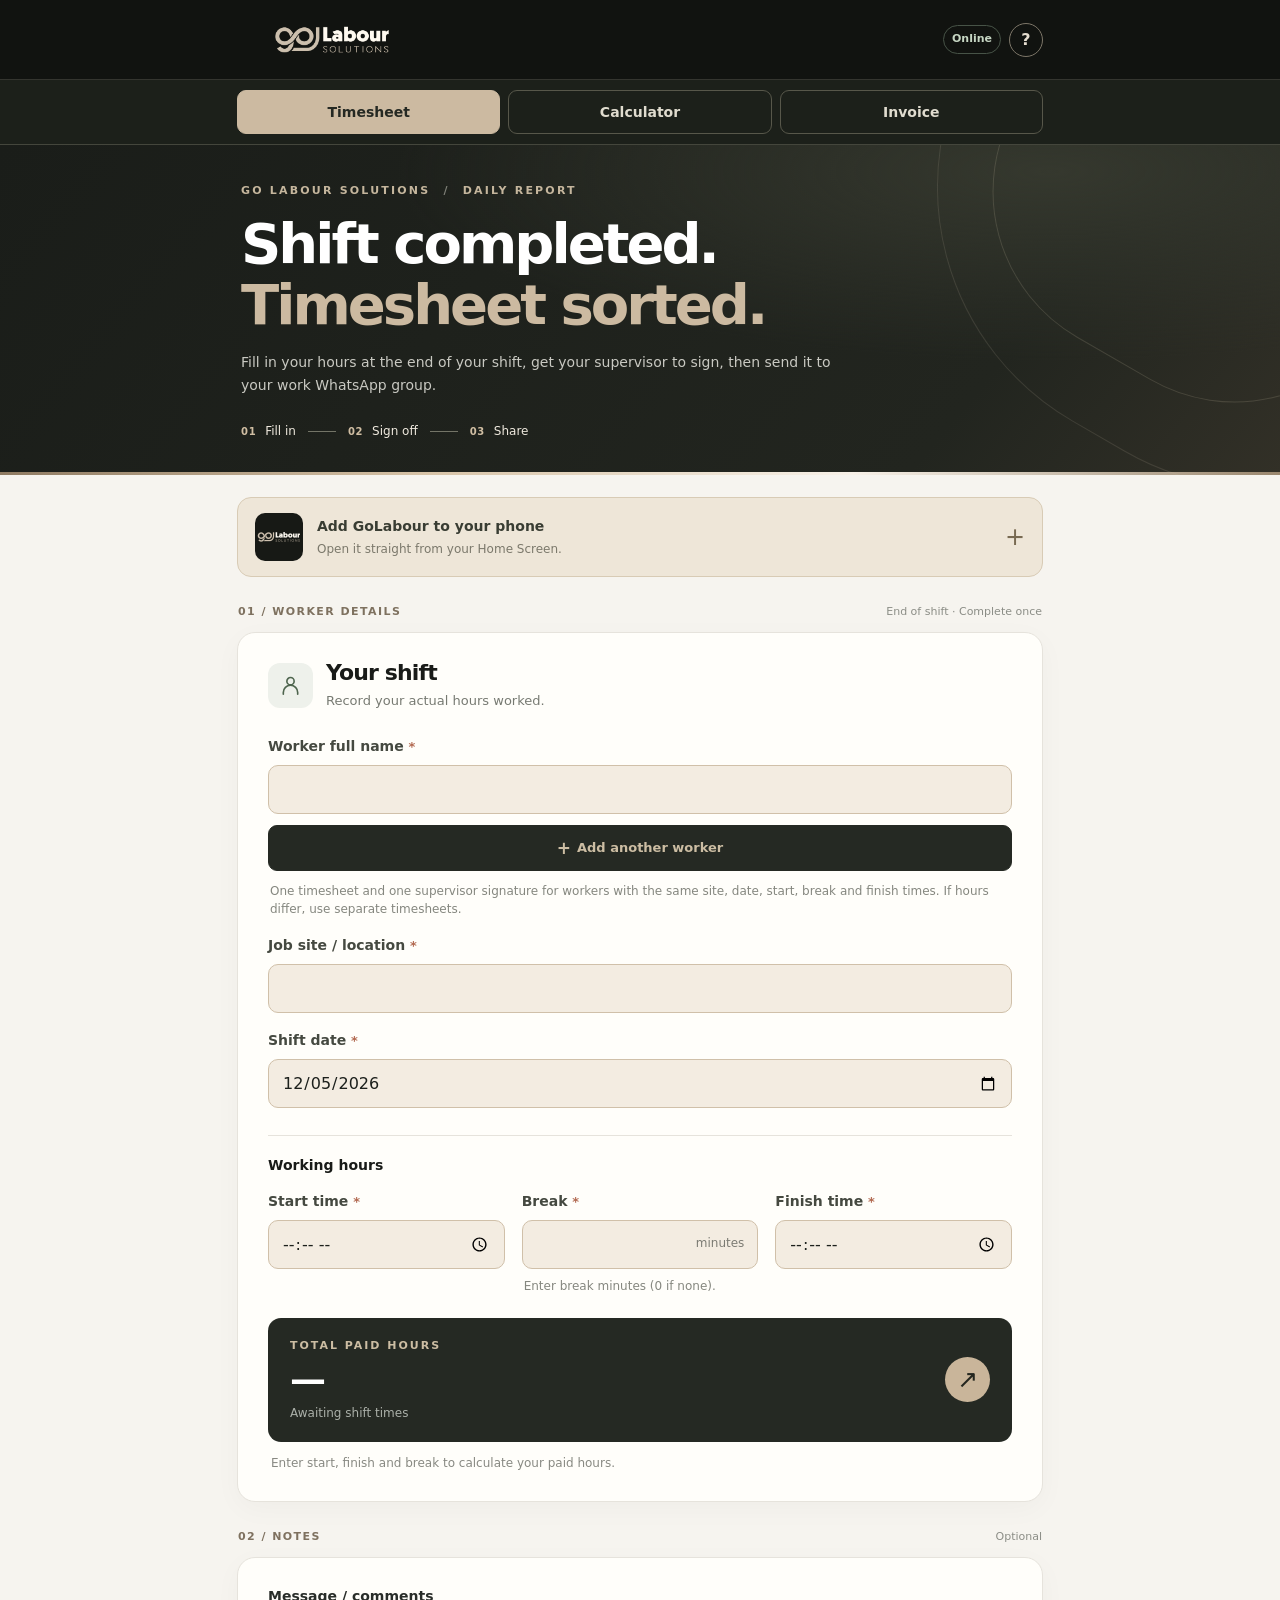
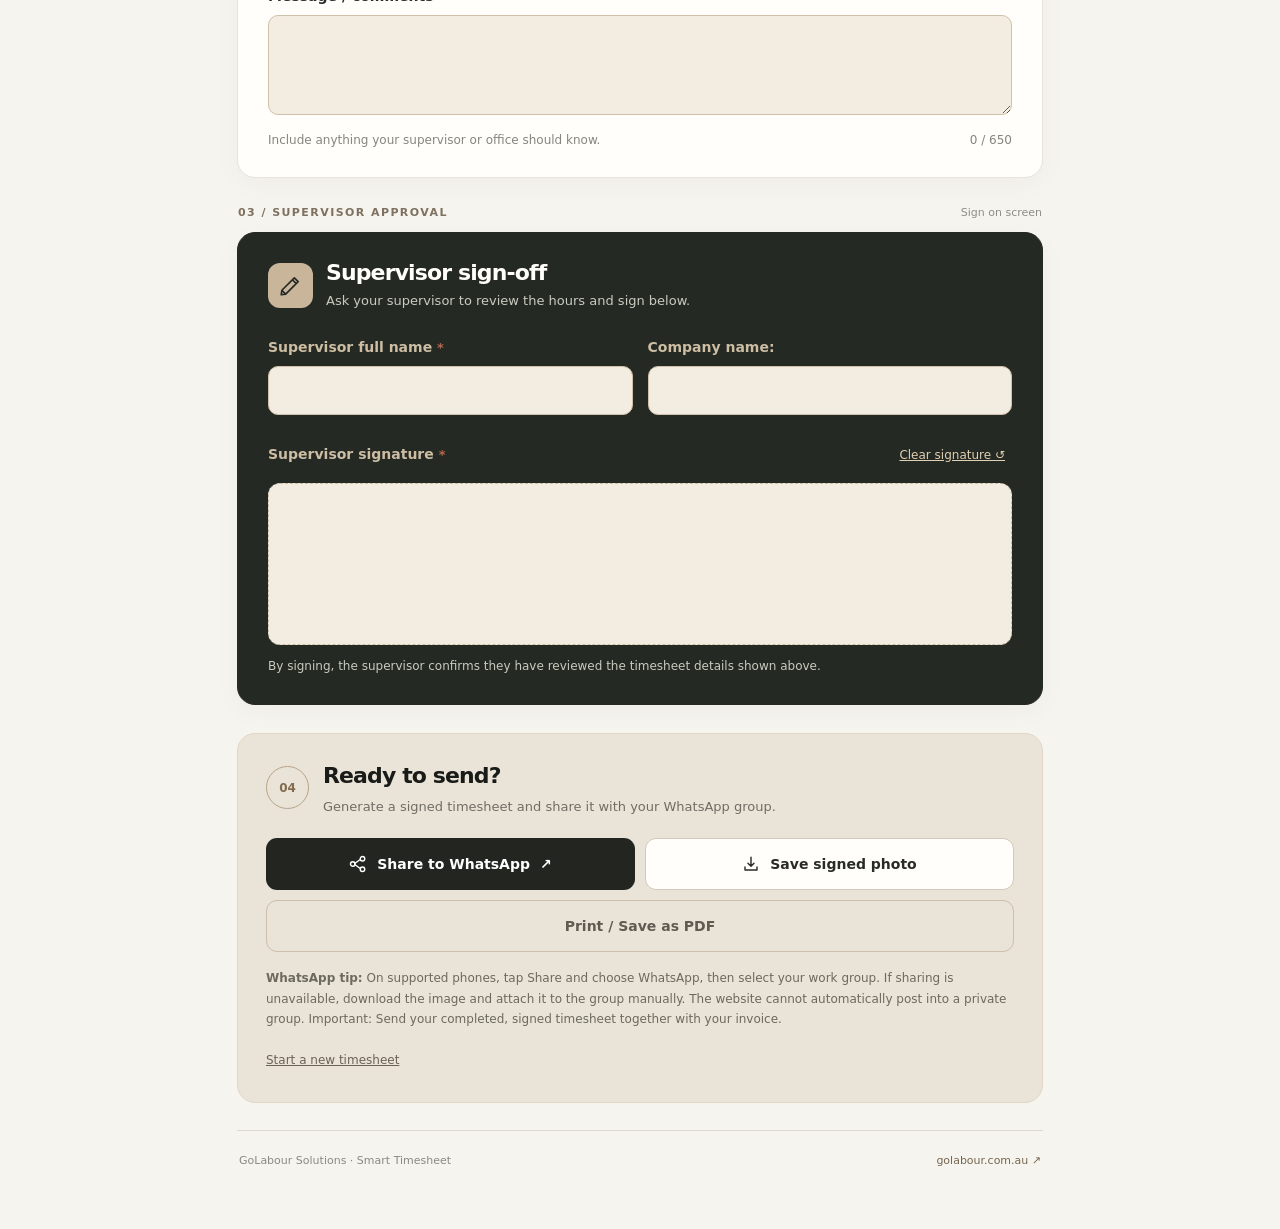
==== 123/index.html @ 8f058d53 "Add files via upload" ====
<!doctype html>
<html lang="en-AU">
<head>
  <meta charset="utf-8">
  <meta name="viewport" content="width=device-width, initial-scale=1, viewport-fit=cover">
  <meta name="theme-color" content="#171915">
  <meta name="apple-mobile-web-app-capable" content="yes">
  <meta name="apple-mobile-web-app-status-bar-style" content="black-translucent">
  <meta name="apple-mobile-web-app-title" content="GoLabour">
  <meta name="description" content="GoLabour Solutions mobile end-of-shift timesheet. Calculate hours, get supervisor sign-off, calculate shift earnings and generate invoices.">
  <title>GoLabour | Smart Timesheet</title>
  <link rel="manifest" href="manifest.webmanifest?v=1.2.0">
  <link rel="apple-touch-icon" sizes="180x180" href="icons/apple-touch-icon.png?v=1.2.0">
  <link rel="icon" href="favicon.ico?v=1.2.0" sizes="16x16 32x32 48x48" type="image/x-icon">
  <link rel="icon" type="image/png" sizes="32x32" href="icons/favicon-32.png?v=1.2.0">
  <link rel="icon" type="image/svg+xml" sizes="any" href="favicon.svg?v=1.2.0">
  <link rel="stylesheet" href="style.css">
  <link rel="stylesheet" href="pwa.css">
  <link rel="stylesheet" href="invoice.css">
  <script src="app.js" defer></script>
  <script src="invoice.js" defer></script>
  <script src="pwa.js" defer></script>
</head>
<body>
  <header class="masthead">
    <div class="mast-inner">
      <div class="brand" aria-label="GoLabour Solutions">
        <img src="logo.png" alt="GoLabour Solutions" id="brandImage" onerror="this.style.display='none';document.getElementById('brandText').style.display='block'">
        <span class="brand-fallback" id="brandText">go<span>Labour</span><small>SOLUTIONS</small></span>
      </div>
      <div class="app-header-actions"><span id="connectionPill" class="connection-pill">Online</span><button type="button" id="appHelp" class="app-help" aria-label="Install and app help">?</button></div>
    </div>
  </header>

  <nav class="page-navigation" aria-label="GoLabour pages">
    <div><button type="button" id="timesheetTab" aria-current="page" data-page="timesheet">Timesheet</button><button type="button" id="calculatorTab" data-page="calculator">Calculator</button><button type="button" id="invoiceTab" data-page="invoice">Invoice</button></div>
  </nav>
  <div id="appUpdate" class="app-update" hidden><span>A new app version is ready.</span><button type="button" id="applyUpdate">Update now</button></div>
  <div class="hero" id="timesheetHero">
    <div class="hero-inner">
      <div class="mini-label">GO LABOUR SOLUTIONS <span>/</span> DAILY REPORT</div>
      <h1>Shift completed.<br><em>Timesheet sorted.</em></h1>
      <p>Fill in your hours at the end of your shift, get your supervisor to sign, then send it to your work WhatsApp group.</p>
      <div class="steps"><span><b>01</b> Fill in</span><i aria-hidden="true"></i><span><b>02</b> Sign off</span><i aria-hidden="true"></i><span><b>03</b> Share</span></div>
    </div>
    <div class="hero-line"></div>
  </div>
  <main class="main-content app-layout" id="timesheetPage">
    <button type="button" id="installGuide" class="install-card">
      <img src="icons/icon-192.png?v=1.2.0" alt="" width="48" height="48">
      <span><strong>Add GoLabour to your phone</strong><small>Open it straight from your Home Screen.</small></span>
      <b aria-hidden="true">+</b>
    </button>
    <div class="section-title"><span>01 / WORKER DETAILS</span><span class="section-aside">End of shift · Complete once</span></div>
    <form id="timesheetForm" novalidate autocomplete="off">
      <section class="surface worker-section" aria-labelledby="workerHeading">
        <div class="section-heading">
          <div class="section-icon"><svg viewBox="0 0 24 24" aria-hidden="true"><circle cx="12" cy="7.5" r="3.8"/><path d="M4.5 21v-1.8A7.5 7.5 0 0 1 12 11.7a7.5 7.5 0 0 1 7.5 7.5V21"/></svg></div>
          <div><h2 id="workerHeading">Your shift</h2><p>Record your actual hours worked.</p></div>
        </div>
        <div class="form-grid">
          <div class="field span2">
            <div class="worker-label-row">
              <label for="workerName">Worker full name <b>*</b></label>
            </div>
            <input id="workerName" name="workerName" maxlength="100" autocomplete="off" required>
            <div id="extraWorkers" class="extra-workers" aria-live="polite"></div>
            <button type="button" class="add-worker-button" id="addWorker"><span aria-hidden="true">+</span> Add another worker</button>
            <p class="field-hint worker-hint">One timesheet and one supervisor signature for workers with the same site, date, start, break and finish times. If hours differ, use separate timesheets.</p>
          </div>
          <div class="field span2"><label for="location">Job site / location <b>*</b></label><input id="location" name="location" maxlength="110" autocomplete="off" required></div>
          <div class="field span2"><label for="shiftDate">Shift date <b>*</b></label><input id="shiftDate" name="shiftDate" type="date" required></div>
        </div>
        <div class="light-divider"></div>
        <div class="section-subtitle">Working hours</div>
        <div class="time-grid">
          <div class="field"><label for="startTime">Start time <b>*</b></label><input id="startTime" name="startTime" type="time" required autocomplete="off"></div>
          <div class="field"><label for="breakMinutes">Break <b>*</b></label>
            <div class="break-wrapper"><input id="breakMinutes" name="breakMinutes" type="number" min="0" max="1439" step="1" inputmode="numeric" aria-describedby="breakHelp"><span>minutes</span></div>
            <p class="field-hint" id="breakHelp">Enter break minutes (0 if none).</p>
          </div>
          <div class="field"><label for="finishTime">Finish time <b>*</b></label><input id="finishTime" name="finishTime" type="time" required autocomplete="off"></div>
        </div>
        <div class="totals-box" aria-live="polite"><div><span class="total-eyebrow">TOTAL PAID HOURS</span><strong id="hoursPretty">—</strong><small id="hoursDecimal">Awaiting shift times</small></div><div class="total-symbol" aria-hidden="true">↗</div></div>
        <p class="calc-help" id="calcHelp">Hours are calculated from start to finish, minus the break. Overnight shifts are supported.</p>
      </section>

      <div class="section-title"><span>02 / NOTES</span><span class="section-aside">Optional</span></div>
      <section class="surface notes-section"><label for="message">Message / comments</label><textarea id="message" name="message" maxlength="650" rows="3"></textarea><div class="notes-foot"><span>Include anything your supervisor or office should know.</span><span id="charCount">0 / 650</span></div></section>

      <div class="section-title"><span>03 / SUPERVISOR APPROVAL</span><span class="section-aside">Sign on screen</span></div>
      <section class="surface supervisor-section">
        <div class="section-heading"><div class="section-icon icon-gold"><svg viewBox="0 0 24 24" aria-hidden="true"><path d="m3 17 4 4 13-13-4-4L3 17zm11-11 4 4M3 17l-.7 4.7L7 21"/></svg></div><div><h2>Supervisor sign-off</h2><p>Ask your supervisor to review the hours and sign below.</p></div></div>
        <div class="supervisor-fields">
          <div class="field"><label for="supervisorName">Supervisor full name <b>*</b></label><input id="supervisorName" name="supervisorName" maxlength="100" required autocomplete="off"></div>
          <div class="field"><label for="companyName">Company name:</label><input id="companyName" name="companyName" maxlength="110" autocomplete="off"></div>
        </div>
        <div class="signature-label"><label for="signaturePad">Supervisor signature <b>*</b></label><button class="clear-signature" type="button" id="clearSignature">Clear signature ↺</button></div>
        <div class="pad-wrap"><canvas id="signaturePad" class="signature-pad" role="img" aria-label="Signature area. Draw with your finger, stylus or mouse."></canvas><span class="signature-placeholder" id="signatureHint" aria-hidden="true"></span></div>
        <p class="signature-disclaimer">By signing, the supervisor confirms they have reviewed the timesheet details shown above.</p>
      </section>

      <section class="ready-panel">
        <div class="ready-heading"><div class="ready-number">04</div><div><h2>Ready to send?</h2><p>Generate a signed timesheet and share it with your WhatsApp group.</p></div></div>
        <div class="action-grid">
          <button type="button" class="btn btn-primary" id="shareButton"><svg viewBox="0 0 24 24" aria-hidden="true"><circle cx="18" cy="5" r="3"/><circle cx="5" cy="12" r="3"/><circle cx="18" cy="19" r="3"/><path d="m8 11 7-5M8 13l7 5"/></svg> Share to WhatsApp <span aria-hidden="true">↗</span></button>
          <button type="button" class="btn btn-outline" id="downloadButton"><svg viewBox="0 0 24 24" aria-hidden="true"><path d="M12 3v12m-4-4 4 4 4-4M4 16v4h16v-4"/></svg> Save signed photo</button>
          <button type="button" class="btn btn-quiet" id="printButton">Print / Save as PDF</button>
        </div>
        <div class="feedback" id="feedback" role="status" aria-live="polite"></div>
        <p class="share-tip"><strong>WhatsApp tip:</strong> On supported phones, tap Share and choose WhatsApp, then select your work group. If sharing is unavailable, download the image and attach it to the group manually. The website cannot automatically post into a private group. Important: Send your completed, signed timesheet together with your invoice.</p>
        <button type="button" class="reset-button" id="resetButton">Start a new timesheet</button>
      </section>
    </form>
    <details id="previousReports" class="previous-reports" hidden>
      <summary>Previous copies on this phone <span id="previousCount"></span></summary>
      <p>Open an existing copy to download or share it.</p>
      <div id="previousList" class="previous-list"></div>
    </details>
    <footer class="footer"><span>GoLabour Solutions · Smart Timesheet</span><a href="https://golabour.com.au/" target="_blank" rel="noopener noreferrer">golabour.com.au ↗</a></footer>
  </main>

  <div class="hero" id="calculatorHero" hidden><div class="hero-inner"><div class="mini-label">GO LABOUR SOLUTIONS <span>/</span> SHIFT CALCULATOR</div><h1>Check your hours.<br><em>Know your amount.</em></h1><p>Calculate earnings across any number of shifts. Hours and rates stay here, separate from your invoice.</p></div><div class="hero-line"></div></div>
  <main class="main-content app-layout invoice-page" id="calculatorPage" hidden>
    <div class="section-title"><span>YOUR SHIFTS</span><span class="section-aside">Any day · Multiple shifts</span></div>
      <section class="surface shifts-surface">
        <div class="section-heading"><div><h2>Add each shift</h2><p>Different jobs, days and rates can all go in one calculation.</p></div></div>
        <p class="paid-hours-note"><strong>Breaks are unpaid.</strong> Enter paid hours after deducting breaks. For 8 hours 30 minutes, enter <strong>8.5</strong>.</p>
        <div id="invoiceShifts" class="invoice-shifts"></div>
        <button type="button" class="add-worker-button" id="addInvoiceShift"><span aria-hidden="true">+</span> Add another shift</button>
        <div class="totals-box invoice-total" aria-live="polite"><div><span class="total-eyebrow">CALCULATED TOTAL · AUD</span><strong id="invoiceTotal">$0.00</strong><small id="invoiceShiftCount">Add your first shift</small></div><div class="total-symbol" aria-hidden="true">$</div></div>
        <p class="calc-help">Hours and rates stay in the calculator. The invoice shows each job name, date and amount.</p>
      </section>


    <section class="ready-panel invoice-actions"><div class="ready-heading"><div><h2>Keep your calculation</h2><p>Save it for later, or copy the job amounts into the invoice page.</p></div></div>
      <button type="button" id="saveInvoiceCalculation" class="btn btn-primary">Save calculation on this phone</button>
      <button type="button" id="saveCalculationPhoto" class="btn btn-outline">Save calculator photo</button>
      <button type="button" id="createInvoiceFromCalc" class="btn btn-primary">Create invoice using these amounts ↗</button>
      <div class="feedback" id="calculatorFeedback" role="status" aria-live="polite"></div>
      <p class="share-tip">Save before closing; changes aren’t saved automatically. Calculations stay on this phone. The calculator photo is for your own reference.</p>
      <button type="button" id="newInvoiceCalculation" class="reset-button">Start a new calculation</button>
    </section>
    <details id="savedInvoiceCalculations" class="previous-reports" hidden><summary>Saved calculations on this phone <span id="savedInvoiceCount"></span></summary><p>Reopen to edit, generate an invoice or correct a returned invoice.</p><div id="savedInvoiceList" class="previous-list"></div></details>
    <footer class="footer"><span>GoLabour Solutions · Shift Calculator</span><span>Amounts in Australian dollars</span></footer>
  </main>
  <div class="hero" id="invoiceHero" hidden><div class="hero-inner"><div class="mini-label">GO LABOUR SOLUTIONS <span>/</span> INVOICE</div><h1>Your jobs.<br><em>Your invoice.</em></h1><p>Enter each job’s date and amount, then save your invoice or email it to GoLabour.</p></div><div class="hero-line"></div></div>
  <main class="main-content app-layout invoice-page" id="invoicePage" hidden>
    <details class="invoice-deadlines payment-instructions" open><summary>GoLabour invoice &amp; payment instructions</summary>
      <p><strong>Email your invoice to <a href="mailto:invoice@golabour.com.au">invoice@golabour.com.au</a>.</strong></p>
      <p><strong>Payments are processed every Wednesday</strong> for invoices received by Sunday.</p>
      <ul><li>Include your <strong>name, ABN and bank account</strong>.</li><li>Include <strong>job name, job date and total amount</strong>.</li><li><strong>Breaks are unpaid.</strong></li><li><strong>A timesheet is not an invoice.</strong></li></ul>
      <p><strong>**Submit no later than Sunday, 11:59 pm. Invoices sent after Sunday will be paid in the next payment cycle.</strong></p>
      <p><strong>**Returned for correction? Resubmit the corrected invoice no later than Tuesday, 11:59 pm to be paid on Thursday</strong>.</p>
      </details>
    <form id="invoiceForm" novalidate>
      <div class="section-title"><span>01 / YOUR DETAILS</span><span class="section-aside">Saved only on this phone</span></div>
      <section class="surface">
        <div class="section-heading"><div class="section-icon icon-gold" aria-hidden="true">↗</div><div><h2>Your invoice details</h2><p>Your name, ABN and bank account appear on the invoice.</p></div></div>
        <div class="form-grid">
          <div class="field span2"><label for="invoiceWorker">Worker full name <b>*</b></label><input id="invoiceWorker" maxlength="100" autocomplete="name" required></div>
          <div class="field span2"><label for="invoiceABN">Your ABN <b>*</b></label><input id="invoiceABN" maxlength="20" inputmode="numeric" placeholder="11-digit ABN" required></div>
          <div class="field span2"><label for="invoiceAccountName">Bank account name <b>*</b></label><input id="invoiceAccountName" maxlength="100" autocomplete="off" required></div>
          <div class="field"><label for="invoiceBSB">BSB <b>*</b></label><input id="invoiceBSB" maxlength="7" inputmode="numeric" placeholder="000-000" autocomplete="off" required></div>
          <div class="field"><label for="invoiceAccount">Account number <b>*</b></label><input id="invoiceAccount" maxlength="12" inputmode="numeric" autocomplete="off" required></div>
          <div class="field span2"><label for="invoiceDate">Invoice date <b>*</b></label><input id="invoiceDate" type="date" required></div>
        </div>
        <button type="button" id="saveInvoiceDetails" class="invoice-secondary">Save my details on this phone</button>
        <div class="bill-to"><span class="invoice-eyebrow">BILL TO</span><strong>GoLabour Solutions</strong><span>ABN: 82 676 721 136</span><span>invoice@golabour.com.au</span></div>
      </section>


      <div class="section-title"><span>02 / JOB AMOUNTS</span><span class="section-aside">No hours or rates</span></div>
      <section class="surface"><div class="section-heading"><div><h2>Jobs on this invoice</h2><p>Enter amounts directly, or copy them from your calculator.</p></div></div>
        <button type="button" id="importCalculatorAmounts" class="invoice-secondary">Use calculator amounts</button>
        <div id="invoiceItems" class="invoice-shifts"></div>
        <button type="button" id="addInvoiceItem" class="add-worker-button"><span aria-hidden="true">+</span> Add another job</button>
        <div class="totals-box" aria-live="polite"><div><span class="total-eyebrow">TOTAL TO BE PAID · AUD</span><strong id="invoiceAmountTotal">$0.00</strong><small id="invoiceItemCount">Add your first job</small></div></div>
      </section>
      <section class="ready-panel invoice-actions"><div class="ready-heading"><div><h2>Save or send your invoice</h2><p>Check your details and job amounts before exporting.</p></div></div>
        <div class="action-grid"><button type="button" id="saveInvoicePhoto" class="btn btn-primary">Save invoice photo</button><button type="button" id="saveInvoicePDF" class="btn btn-outline">Save invoice PDF</button><button type="button" id="emailInvoice" class="btn btn-quiet">Email invoice to GoLabour ↗</button></div>
        <div class="feedback" id="invoiceFeedback" role="status" aria-live="polite"></div>
        <p class="share-tip">Attach your signed timesheets as required. The payment instructions above are not printed on your invoice.</p>
      </section>
    </form>
    <button type="button" data-page="calculator" class="invoice-back">← Back to calculator</button>
    <footer class="footer"><span>GoLabour Solutions · Invoice</span><span>Amounts in Australian dollars</span></footer>
  </main>
  <dialog id="invoicePhotoDialog" class="app-dialog invoice-photo-dialog" aria-labelledby="invoicePhotoHeading">
    <div class="dialog-heading"><h2 id="invoicePhotoHeading">Your invoice photo</h2><button type="button" id="closeInvoicePhoto" aria-label="Close photo preview">×</button></div>
    <p id="invoicePhotoInstructions">On iPhone, touch and hold the image and choose Save to Photos, or open the share menu below.</p>
    <div id="invoicePhotoPages" class="invoice-photo-pages"></div>
    <button type="button" id="shareInvoicePhotos" class="btn btn-primary">Save to Photos / Share</button>
    <div id="invoicePhotoStatus" class="invoice-dialog-status" role="status"></div>
  </dialog>
  <dialog id="invoiceEmailDialog" class="app-dialog" aria-labelledby="invoiceEmailHeading">
    <div class="dialog-heading"><h2 id="invoiceEmailHeading">Email your invoice</h2><button type="button" id="closeInvoiceEmail" aria-label="Close email options">×</button></div>
    <div class="email-recipient"><small>SEND TO</small><strong>invoice@golabour.com.au</strong><button type="button" id="copyInvoiceEmail" class="invoice-secondary">Copy email address</button></div>
    <p><strong>Save the PDF, then open the email.</strong> The recipient, subject and message will be filled in. Attach your saved invoice before sending.</p>
    <button type="button" id="emailDownloadPDF" class="btn btn-outline">1. Save invoice PDF</button>
    <a id="openInvoiceEmail" class="btn btn-primary" href="mailto:invoice@golabour.com.au">2. Open email to GoLabour</a>
    <button type="button" id="shareInvoicePDF" class="btn btn-quiet" hidden>Share PDF through your phone</button>
    <p id="emailShareTip" hidden>If you use the share menu, choose your email app and enter invoice@golabour.com.au as the recipient. Include your signed timesheets as required.</p>
    <div id="invoiceEmailStatus" class="invoice-dialog-status" role="status"></div>
  </dialog>
<div id="appToast" class="app-toast" role="status" aria-live="polite" hidden></div>
  <dialog id="helpDialog" class="app-dialog" aria-labelledby="helpHeading">
    <div class="dialog-heading"><h2 id="helpHeading">GoLabour on your phone</h2><button type="button" id="closeHelp" aria-label="Close app help">×</button></div>
    <img class="help-app-icon" src="icons/icon-192.png?v=1.2.0" alt="GoLabour app icon" width="64" height="64">
    <h3>On iPhone</h3>
    <ol><li>Open this link in <strong>Safari</strong>.</li><li>Tap the page menu or <strong>Share</strong> button.</li><li>Choose <strong>Add to Home Screen</strong>.</li><li>Turn on <strong>Open as Web App</strong> if shown, then tap <strong>Add</strong>.</li></ol>
    <h3>On Android</h3>
    <p>Open the link in Chrome. Choose <strong>Add to Home screen</strong> or <strong>Install app</strong> from the browser menu.</p>
    <p id="offlineStatus" role="status">Open the app online once to prepare offline access.</p>
    <p>You can fill in and sign timesheets, calculate shifts and export invoice photos/PDFs offline after the app is ready. Sending through WhatsApp or email needs an internet connection.</p>
    <p>Save the signed timesheet photo or PDF before closing the page. Each fresh visit starts a new timesheet. Invoice calculations can be saved separately on this phone and reopened later.</p>
    <p class="help-version">Smart Timesheet · Version 1.2.0</p>
    <button type="button" id="doneHelp" class="btn btn-primary">Got it</button>
  </dialog>
  <noscript><p class="no-script">Please enable JavaScript to use the GoLabour timesheet app.</p></noscript>

  <section id="printSheet" class="print-sheet" aria-label="Printable signed timesheet">
    <div class="print-brand"><strong>go<span>Labour</span> <small>SOLUTIONS</small></strong><span>END-OF-SHIFT TIMESHEET</span></div>
    <div class="print-top"><h2>Daily timesheet</h2><p>Worker-submitted · Supervisor reviewed</p></div>
    <div class="print-fields"><div><small id="pWorkerLabel">WORKER</small><div class="print-worker-list" id="pWorker"></div></div><div><small>DATE</small><strong id="pDate"></strong></div><div class="print-span"><small>JOB SITE / LOCATION</small><strong id="pLocation"></strong></div></div>
    <div class="print-hours"><div><small>START</small><strong id="pStart"></strong></div><div><small>BREAK</small><strong id="pBreak"></strong></div><div><small>FINISH</small><strong id="pFinish"></strong></div><div><small>PAID HOURS</small><strong id="pHours"></strong></div></div>
    <div class="print-message"><small>MESSAGE / COMMENTS</small><p id="pMessage"></p></div>
    <div class="print-signature"><small>SUPERVISOR APPROVAL</small><div class="print-approval-fields"><p>Supervisor name: <strong id="pSupervisor"></strong></p><p>Company name: <strong id="pCompany"></strong></p></div><img id="pSignature" alt="Supervisor signature"><div>Signature</div></div>
    <p class="print-disclaimer">Signed digitally on the worker's device. Hours and signature have not been independently verified by this website.</p>
  </section>
</body>
</html>
---- 123/style.css ----
:root{--ink:#191b18;--dark:#151714;--sand:#ccbaa1;--sand2:#e9e0d3;--cream:#f6f4ef;--paper:#fffefa;--muted:#777a72;--line:#e6e3dc;--red:#a3342d;--green:#1e6749}
*{box-sizing:border-box}html{scroll-behavior:smooth}body{margin:0;background:var(--cream);color:var(--ink);font:15px/1.5 Inter,ui-sans-serif,system-ui,-apple-system,"Segoe UI",Arial,sans-serif;-webkit-font-smoothing:antialiased}button,input,textarea{font:inherit}button{cursor:pointer}button:focus-visible,input:focus-visible,textarea:focus-visible{outline:3px solid #b09979;outline-offset:2px}
.masthead{background:#111310;color:white;border-bottom:1px solid #34352f}.mast-inner{min-height:83px;max-width:1070px;margin:auto;padding:13px 30px;display:flex;align-items:center;justify-content:space-between;gap:20px}.brand{min-height:51px;display:flex;align-items:center}.brand img{width:203px;max-width:100%;height:auto;max-height:65px;object-fit:contain}.brand-fallback{display:none;font-size:27px;font-weight:850;line-height:.85;color:var(--sand);letter-spacing:-1.5px}.brand-fallback span{color:#fff}.brand-fallback small{display:block;text-align:right;font-size:9px;letter-spacing:4.8px;color:var(--sand);margin-top:7px}.brand-tag{font-size:10px;font-weight:700;letter-spacing:.13em;color:#b5ae9e;white-space:nowrap}.tag-dot{display:inline-block;width:5px;height:5px;border-radius:50%;background:#c5b69f;margin:0 7px 2px}
.hero{position:relative;overflow:hidden;background:radial-gradient(ellipse at 82% 8%,#35382e 0,transparent 44%),linear-gradient(130deg,#1a1d19,#22251f 76%,#323027);color:#fff}.hero:before{content:"";position:absolute;width:420px;height:420px;right:-150px;top:-180px;border:1px solid #c8baa22e;border-radius:40%;transform:rotate(30deg)}.hero:after{content:"";position:absolute;width:600px;height:600px;right:-270px;top:-270px;border:1px solid #c8baa225;border-radius:45%;transform:rotate(30deg)}.hero-inner{max-width:850px;margin:auto;padding:53px 26px 38px;position:relative;z-index:1}.mini-label{color:#c5b69d;font-size:11px;letter-spacing:.2em;font-weight:850;margin-bottom:13px}.mini-label span{color:#7f8178;margin:0 7px}.hero h1{font-size:clamp(34px,5vw,56px);letter-spacing:-.053em;line-height:1.1;margin:0 0 15px;font-weight:850}.hero h1 em{font-style:normal;color:var(--sand)}.hero p{font-size:14px;color:#c9c9c2;max-width:610px;margin:0;line-height:1.7}.steps{display:flex;gap:12px;align-items:center;margin-top:24px;flex-wrap:wrap}.steps span{font-size:12px;color:#efe9de}.steps b{color:#d0bea3;font-size:10px;letter-spacing:.07em;margin-right:5px}.steps i{width:28px;height:1px;background:#737467}.hero-line{height:3px;background:linear-gradient(90deg,#8f7b62,#d7c3a7,#f7f1e8,#9a876e)}
.main-content{max-width:850px;padding:26px 22px 38px;margin:auto}.section-title{display:flex;justify-content:space-between;align-items:center;gap:8px;margin:27px 1px 11px}.section-title span:first-child{font-weight:850;color:#7e715f;font-size:11px;letter-spacing:.13em}.section-aside{color:#8b8d86;font-size:11px}.surface{background:var(--paper);border:1px solid var(--line);border-radius:18px;box-shadow:0 7px 28px #151a1608;padding:28px 30px}.section-heading{display:flex;align-items:center;gap:13px;margin-bottom:26px}.section-icon{width:45px;height:45px;border-radius:12px;background:#eef1eb;display:grid;place-items:center;flex:none;color:#4e654e}.section-icon svg{height:23px;width:23px;fill:none;stroke:currentColor;stroke-width:1.7;stroke-linecap:round;stroke-linejoin:round}.section-icon.icon-gold{background:#efe7d9;color:#977a50}.section-heading h2{font-size:22px;letter-spacing:-.04em;line-height:1.13;margin:0 0 5px}.section-heading p{font-size:12px;color:var(--muted);margin:0}.form-grid,.time-grid{display:grid;grid-template-columns:repeat(2,minmax(0,1fr));column-gap:17px;row-gap:17px}.time-grid{grid-template-columns:repeat(3,minmax(0,1fr))}.span2{grid-column:1/-1}.field label,.notes-section>label,.signature-label label{display:block;color:#454940;font-weight:760;font-size:12px;margin-bottom:8px}.field label b,.signature-label label b{color:#b26950;font-size:13px}.field input,.notes-section textarea{width:100%;height:49px;max-width:100%;padding:11px 13px;background:#fffefa;border:1px solid #d9dad3;border-radius:10px;color:#1c201c;outline:none;transition:border-color .15s,box-shadow .15s}.field input:focus,.notes-section textarea:focus{border-color:#baa383;box-shadow:0 0 0 3px #d1bea63e}.field input::placeholder,.notes-section textarea::placeholder{color:#aaa9a2}.field-hint{font-size:11px;color:#85877f;line-height:1.5;margin:8px 2px 0}.light-divider{border-top:1px solid var(--line);margin:27px 0 19px}.section-subtitle{font-size:14px;font-weight:800;margin-bottom:15px}.break-wrapper{position:relative}.break-wrapper input{padding-right:83px}.break-wrapper span{position:absolute;right:14px;top:14px;font-size:12px;color:#7b7b73;pointer-events:none}.totals-box{background:#252923;color:#fff;border-radius:13px;padding:20px 22px;margin-top:23px;display:flex;justify-content:space-between;align-items:center;gap:12px}.totals-box>div:first-child{display:flex;flex-direction:column;gap:3px}.total-eyebrow{color:#ccbda3;font-weight:800;letter-spacing:.18em;font-size:10px}.totals-box strong{font-size:36px;letter-spacing:-.05em;line-height:1.2;font-variant-numeric:tabular-nums}.totals-box small{color:#abb0a9;font-size:12px}.total-symbol{height:45px;width:45px;border-radius:50%;display:grid;place-items:center;font-size:25px;background:#c9b59a;color:#24261f}.calc-help{font-size:11px;color:#888982;margin:12px 3px 0;line-height:1.6}.calc-help.error{color:#b14a40}
.notes-section>label{font-size:14px;color:#292d29}.notes-section textarea{resize:vertical;min-height:100px;height:auto;line-height:1.6}.notes-foot{display:flex;justify-content:space-between;gap:15px;color:#85877e;font-size:11px;margin-top:9px}.supervisor-section .field{margin-bottom:20px}.signature-label{display:flex;align-items:center;justify-content:space-between;gap:10px;flex-wrap:wrap;margin-bottom:8px}.signature-label label{margin:0}.clear-signature{font-size:11px;border:0;background:none;color:#847660;text-decoration:underline;padding:7px}.pad-wrap{position:relative;background:#fff;border:1.5px dashed #c3b59e;border-radius:12px;overflow:hidden;touch-action:none}.signature-pad{width:100%;height:160px;display:block;cursor:crosshair;touch-action:none;position:relative;z-index:2}.signature-placeholder{position:absolute;top:50%;left:50%;transform:translate(-50%,-50%);color:#bbb8b0;letter-spacing:.15em;font-size:10px;font-weight:800;white-space:nowrap;pointer-events:none;z-index:1}.signature-disclaimer{margin:12px 0 0;color:#84847d;font-size:11px;line-height:1.6}
.ready-panel{background:#eae3d7;border:1px solid #e1d6c6;border-radius:18px;padding:25px 28px;margin-top:28px}.ready-heading{display:flex;align-items:center;gap:14px;margin-bottom:22px}.ready-number{width:43px;height:43px;border:1px solid #b7a48a;border-radius:50%;display:grid;place-items:center;color:#836b4f;font-size:12px;font-weight:850}.ready-heading h2{font-size:22px;letter-spacing:-.04em;margin:0 0 5px}.ready-heading p{font-size:12px;color:#6f6d65;margin:0}.action-grid{display:grid;grid-template-columns:1fr 1fr;gap:10px}.btn{border-radius:11px;border:1px solid transparent;min-height:51px;padding:11px 15px;display:flex;align-items:center;justify-content:center;gap:10px;font-size:13px;font-weight:800}.btn svg{width:18px;height:18px;fill:none;stroke:currentColor;stroke-width:1.9;stroke-linecap:round;stroke-linejoin:round}.btn-primary{background:#232620;color:white}.btn-primary:hover{background:#353a32}.btn-outline{background:#fffefa;border-color:#d3c8ba;color:#292b26}.btn-quiet{grid-column:1/-1;background:transparent;border-color:#cdbfaa;color:#605b52}.btn:disabled{opacity:.6;cursor:wait}.feedback{display:none;font-size:12px;line-height:1.6;border-radius:9px;padding:11px 13px;margin-top:14px;background:#e9f2e9;color:#215d3f}.feedback.show{display:block}.feedback.error{background:#fae9e6;color:#93382f}.share-tip{color:#6c695e;font-size:11px;line-height:1.7;margin:16px 0 6px}.reset-button{border:0;background:none;text-decoration:underline;color:#6b6255;font-size:12px;padding:8px 0;margin-top:7px}.footer{display:flex;justify-content:space-between;flex-wrap:wrap;gap:8px;border-top:1px solid #dcd9d1;margin-top:27px;padding:22px 2px;color:#898980;font-size:11px}.footer a{color:#76654e;text-decoration:none}.print-sheet{display:none}
@media(max-width:600px){.time-grid{grid-template-columns:1fr}.mast-inner{min-height:71px;padding:10px 17px}.brand img{width:167px}.brand-tag{font-size:8px;letter-spacing:.06em}.hero-inner{padding:33px 20px 27px}.hero h1{font-size:clamp(31px,9vw,45px)}.hero p{font-size:12.5px}.steps{gap:8px;margin-top:19px}.steps i{width:18px}.main-content{padding:13px 12px 27px}.surface{padding:21px 18px;border-radius:15px}.section-title{margin-top:21px}.section-heading{margin-bottom:22px}.section-heading h2{font-size:20px}.form-grid,.time-grid{column-gap:11px;row-gap:17px}.field input{font-size:16px}.action-grid{grid-template-columns:1fr}.btn-quiet{grid-column:auto}.ready-panel{padding:19px 18px;margin-top:23px}.totals-box strong{font-size:32px}.notes-foot{flex-wrap:wrap}.signature-pad{height:175px}}
@media(max-width:365px){.brand-tag{display:none}.steps span{font-size:11px}.section-aside{font-size:10px}}
@media print{ @page{size:A4;margin:17mm}html,body{background:white!important;color:#161915!important} .masthead,.hero,.main-content{display:none!important} .print-sheet{display:block!important;font:13px/1.5 Arial,sans-serif;color:#1b1e1b}.print-brand{display:flex;justify-content:space-between;align-items:center;border-bottom:3px solid #c8b49a;padding-bottom:18px;font-size:12px;letter-spacing:.04em}.print-brand>strong{font-size:28px;letter-spacing:-.06em}.print-brand>strong span{color:#a89782}.print-brand small{font-size:8px;letter-spacing:.16em}.print-top{margin:35px 0}.print-top h2{font-size:32px;margin:0;letter-spacing:-.04em}.print-top p{color:#666;margin:5px 0}.print-fields{display:grid;grid-template-columns:1fr 1fr;gap:13px}.print-fields>div{border:1px solid #dedad3;padding:15px}.print-fields .print-span{grid-column:1/-1}.print-sheet small{display:block;color:#887963;letter-spacing:.15em;font-weight:800;font-size:10px;margin-bottom:7px}.print-sheet strong{display:block;font-size:16px}.print-hours{display:grid;grid-template-columns:repeat(4,1fr);margin:22px 0;background:#f0ece5}.print-hours>div{padding:16px 10px;border-right:1px solid #ddd2c2}.print-hours strong{font-size:20px}.print-message{border:1px solid #dedad3;padding:18px;min-height:100px}.print-message p{white-space:pre-wrap;overflow-wrap:anywhere}.print-signature{border:1px solid #dedad3;padding:18px;margin-top:22px;break-inside:avoid}.print-signature p{margin:8px 0}.print-signature strong{display:inline}.print-signature img{display:block;object-fit:contain;object-position:left center;height:95px;max-width:360px}.print-signature div{border-top:1px solid #999;color:#777;padding-top:7px;font-size:11px;width:350px;max-width:100%}.print-disclaimer{margin-top:24px;color:#999;font-size:9px}}

/* Supervisor and company are displayed alongside one another. */
.supervisor-fields{display:grid;grid-template-columns:repeat(2,minmax(0,1fr));gap:15px;margin-bottom:20px;align-items:start}
.supervisor-fields .field{min-width:0;margin-bottom:0}
@media(max-width:340px){.supervisor-fields{grid-template-columns:1fr}}
@media print{.print-approval-fields{display:grid;grid-template-columns:repeat(2,minmax(0,1fr));gap:16px}.print-approval-fields p{overflow-wrap:anywhere;min-width:0}}

/* One supervisor sign-off can cover a group working identical shift hours. */
.worker-label-row{display:flex;align-items:center;justify-content:space-between;gap:12px;flex-wrap:wrap;margin-bottom:8px}
.worker-label-row label{margin-bottom:0}
.add-worker-button{display:inline-flex;align-items:center;gap:6px;padding:6px 10px;border:1px solid #d0c0a9;border-radius:9px;background:#f3ece1;color:#544734;font-size:12px;font-weight:800}
.add-worker-button:hover{background:#e8dbc9}
.add-worker-button span{font-size:17px;line-height:1}
.add-worker-button:disabled{opacity:.55;cursor:not-allowed}
.extra-workers{display:grid;gap:9px;margin-top:9px}
.extra-worker-row{display:grid;grid-template-columns:minmax(0,1fr) auto;gap:8px;align-items:center}
.extra-worker-row input{min-width:0}
.remove-worker-button{min-height:45px;padding:8px 10px;border:1px solid #ddd1c4;background:#fff8f2;color:#784e40;border-radius:9px;font-size:12px;font-weight:700}
.remove-worker-button:hover{background:#f6e4de}
.worker-hint{margin-top:11px}
.print-worker-list{display:grid;gap:4px;font-size:16px;font-weight:700;overflow-wrap:anywhere;white-space:normal}
@media print{.print-worker-list{font-size:16px;line-height:1.4}.print-worker-list>div{break-inside:avoid}}
.hero-lines {
  position: relative;
  overflow: hidden;
  isolation: isolate;
  background: #0f1720; /* keep your dark block look */
}

/* First moving line layer */
.hero-lines::before {
  content: "";
  position: absolute;
  inset: -20%;
  z-index: 0;
  pointer-events: none;
  opacity: 0.75;
  background:
    linear-gradient(
      115deg,
      transparent 0%,
      transparent 40%,
      rgba(201, 184, 153, 0.00) 40.5%,
      rgba(201, 184, 153, 0.18) 41%,
      rgba(201, 184, 153, 0.00) 41.6%,
      transparent 42%,
      transparent 52%,
      rgba(201, 184, 153, 0.00) 52.5%,
      rgba(201, 184, 153, 0.12) 53%,
      rgba(201, 184, 153, 0.00) 53.5%,
      transparent 54%,
      transparent 64%,
      rgba(201, 184, 153, 0.00) 64.5%,
      rgba(201, 184, 153, 0.08) 65%,
      rgba(201, 184, 153, 0.00) 65.5%,
      transparent 66%,
      transparent 100%
    );
  animation: heroLineMove1 18s linear infinite;
}

/* Second moving line layer */
.hero-lines::after {
  content: "";
  position: absolute;
  inset: -25%;
  z-index: 0;
  pointer-events: none;
  opacity: 0.55;
  background:
    linear-gradient(
      115deg,
      transparent 0%,
      transparent 48%,
      rgba(201, 184, 153, 0.00) 48.4%,
      rgba(201, 184, 153, 0.10) 48.8%,
      rgba(201, 184, 153, 0.00) 49.2%,
      transparent 49.6%,
      transparent 58%,
      rgba(201, 184, 153, 0.00) 58.4%,
      rgba(201, 184, 153, 0.07) 58.8%,
      rgba(201, 184, 153, 0.00) 59.2%,
      transparent 59.6%,
      transparent 100%
    );
  animation: heroLineMove2 24s linear infinite;
}

/* Keep text above animation */
.hero-lines > * {
  position: relative;
  z-index: 1;
}

@keyframes heroLineMove1 {
  0% {
    transform: translateX(-6%) translateY(0);
  }
  50% {
    transform: translateX(4%) translateY(-1%);
  }
  100% {
    transform: translateX(10%) translateY(0);
  }
}

@keyframes heroLineMove2 {
  0% {
    transform: translateX(8%) translateY(0);
  }
  50% {
    transform: translateX(-3%) translateY(1%);
  }
  100% {
    transform: translateX(-10%) translateY(0);
  }
}

@media (prefers-reduced-motion: reduce) {
  .hero-lines::before,
  .hero-lines::after {
    animation: none;
  }
}

/* Remove the logo background effect */

/* Beige entry fields and a trailing add-worker action */
.field input,.notes-section textarea{background:#f3ece1;border-color:#d0c0a9}.field input::placeholder,.notes-section textarea::placeholder{color:#817667}.add-worker-button{display:flex;justify-content:center;width:100%;min-height:46px;margin-top:11px;padding:10px 14px;background:#252923;color:#ccbda3;border-color:#252923;font-size:13px}.add-worker-button:hover{background:#353b31;border-color:#353b31}.add-worker-button span{color:#ccbda3}.extra-workers:empty{margin-top:0}

/* Supervisor approval matches the total paid hours panel */
.supervisor-section{background:#252923;border-color:#252923;color:#fffefa}.supervisor-section .section-heading h2{color:#fffefa}.supervisor-section .section-heading p,.supervisor-section .signature-disclaimer{color:#c7ccbf}.supervisor-section .field label,.supervisor-section .signature-label label{color:#ccbda3}.supervisor-section .clear-signature{color:#e0cfb2}.supervisor-section .icon-gold{background:#c9b59a;color:#252923}.supervisor-section .pad-wrap{background:#f3ece1;border-color:#ccbda3}
---- 123/pwa.css ----
[hidden] { display: none !important; }
body { min-height: 100vh; min-height: 100dvh; padding-bottom: env(safe-area-inset-bottom); }
.masthead { padding-top: env(safe-area-inset-top); position: sticky; top: 0; z-index: 10; }
.mast-inner { max-width: 850px; min-height: 76px; padding: 14px 22px; gap: 12px; }
.brand { min-width: 0; }
.brand img { width: 190px; }
.app-header-actions { display: flex; align-items: center; gap: 8px; flex-shrink: 0; }
.connection-pill { font-size: 11px; font-weight: 750; color: #c6d6c3; border: 1px solid #475347; padding: 5px 8px; border-radius: 20px; white-space: nowrap; }
.connection-pill.offline { color: #e5cfaa; border-color: #867052; }
.app-help { border: 1px solid #7d7668; color: #e5ddcf; background: transparent; border-radius: 50%; width: 34px; height: 34px; font-weight: 700; font-size: 16px; flex-shrink: 0; }
.hero-inner { padding-top: 38px; padding-bottom: 32px; }
.hero p { font-size: 14px; }
.main-content { padding-top: 22px; }
.section-aside { font-size: 11px; }
.field label, .signature-label label { font-size: 14px; }
.field input, .notes-section textarea { font-size: 16px; }
.field input, .notes-section textarea, .signature-pad, #workerHeading { scroll-margin-top: 110px; }
.section-heading p, .ready-heading p { font-size: 13px; }
.field-hint, .calc-help, .signature-disclaimer, .share-tip, .notes-foot { font-size: 12px; }
.btn { font-size: 14px; min-height: 52px; }
.total-eyebrow { font-size: 11px; }
.clear-signature { font-size: 12px; min-height: 40px; }
.feedback { font-size: 14px; }
.install-card { display: flex; align-items: center; gap: 14px; width: 100%; border: 1px solid #d8cbb5; border-radius: 14px; padding: 15px 17px; background: #eee6d8; color: #393d33; text-align: left; }
.install-card img { width: 48px; height: 48px; border-radius: 10px; flex-shrink: 0; }
.install-card span { flex: 1; min-width: 0; }
.install-card strong { display: block; font-size: 14px; line-height: 1.4; }
.install-card small { display: block; font-size: 12px; line-height: 1.5; color: #7b786b; margin-top: 3px; }
.install-card b { font-size: 24px; font-weight: 400; color: #786a52; flex-shrink: 0; }
.app-update { background: #e9dbc5; color: #453a2a; padding: 12px 18px; font-size: 13px; display: flex; justify-content: center; align-items: center; gap: 14px; flex-wrap: wrap; }
.app-update button { border: 1px solid #927b5b; border-radius: 8px; background: #fff9ee; color: #453a2a; padding: 8px 12px; font-size: 13px; font-weight: 750; }
.app-dialog { border: 1px solid #d4c2a6; border-radius: 20px; background: #fffefa; color: #252923; padding: 24px; width: min(92vw, 450px); max-height: 88dvh; overflow: auto; box-shadow: 0 20px 90px #0006; }
.app-dialog::backdrop { background: #151b15b8; backdrop-filter: blur(4px); }
.dialog-heading { display: flex; align-items: flex-start; gap: 10px; justify-content: space-between; }
.dialog-heading h2 { font-size: 23px; letter-spacing: -.05em; line-height: 1.15; margin: 0 0 18px; }
.dialog-heading button { border: 0; border-radius: 9px; min-height: 40px; min-width: 40px; font-size: 25px; background: #ece3d4; color: #55452d; }
.help-app-icon { border-radius: 14px; display: block; margin-bottom: 20px; }
.app-dialog h3 { font-size: 15px; margin: 18px 0 8px; }
.app-dialog ol { padding-left: 23px; line-height: 1.65; font-size: 15px; }
.app-dialog li { margin: 12px 0; }
.app-dialog p { font-size: 13px; line-height: 1.65; color: #76796d; }
.app-dialog .help-version { font-size: 11px; color: #a19887; }
.app-dialog > .btn { width: 100%; margin-top: 18px; }
.previous-reports { margin-top: 24px; padding: 14px 16px; border: 1px solid #ddd3c4; border-radius: 12px; background: #faf6ee; }
.previous-reports summary { cursor: pointer; font-size: 13px; font-weight: 750; color: #645a49; }
.previous-reports > p { font-size: 12px; color: #81796b; margin: 12px 0; }
.previous-list { display: grid; gap: 10px; }
.previous-copy { display: flex; align-items: center; justify-content: space-between; gap: 12px; border-top: 1px solid #e3d9ca; padding-top: 12px; }
.previous-copy div { min-width: 0; }
.previous-copy strong { display: block; font-size: 13px; overflow-wrap: anywhere; }
.previous-copy small { display: block; font-size: 12px; color: #81796b; overflow-wrap: anywhere; margin-top: 3px; }
.previous-copy button { border: 1px solid #cbb89d; border-radius: 8px; background: #fffefa; color: #5d4a33; min-height: 42px; padding: 8px 12px; font-size: 12px; font-weight: 750; flex-shrink: 0; }
.no-script { max-width: 600px; margin: 20px auto; padding: 20px; background: #fff0d7; }
@media (max-width: 600px) {
  .mast-inner { padding: 12px 16px; min-height: 72px; }
  .brand img { width: 160px; }
  .hero-inner { padding: 30px 20px 26px; }
  .main-content { padding-top: 18px; }
  .install-card { gap: 11px; padding: 14px; }
}
@media (max-width: 365px) {
  .brand img { width: 130px; }
  .app-header-actions { gap: 6px; }
  .connection-pill { font-size: 10px; padding: 5px 6px; }
  .install-card strong { font-size: 13px; }
  .install-card small { font-size: 11px; }
}
@media print {
  body { padding: 0; }
  .app-layout, .app-update, .app-dialog, .gl-photo-preview { display: none !important; }
  .print-sheet { display: block !important; }
}
---- 123/invoice.css ----
/* The calculator uses the same cream, beige and charcoal palette as the timesheet. */
.page-navigation{background:#1c201a;border-bottom:1px solid #44463c}
.page-navigation>div{max-width:850px;margin:auto;padding:10px 22px;display:grid;grid-template-columns:repeat(3,minmax(0,1fr));gap:8px}
.page-navigation button{min-height:44px;border:1px solid #57574a;border-radius:9px;background:transparent;color:#e0dccf;font-weight:750;font-size:14px;padding:9px 12px}
.page-navigation button[aria-current="page"]{background:#ccbaa1;border-color:#ccbaa1;color:#252923}
.invoice-page{font-size:16px}.invoice-page .section-heading h2{font-size:23px}.invoice-page .section-heading p{font-size:14px}
.invoice-page .section-title span:first-child{font-size:12px}.invoice-page .section-aside{font-size:12px}
.invoice-secondary{background:#eee6d8;color:#554734;border:1px solid #d0c0a9;border-radius:9px;min-height:44px;padding:10px 13px;font-weight:750;font-size:14px;margin-top:17px}
.bill-to{margin-top:23px;padding:20px 22px;border-radius:12px;background:#252923;color:#ddd7ca;display:grid;gap:4px;font-size:14px;overflow-wrap:anywhere}
.bill-to strong{font-size:21px;color:#fffefa}.invoice-eyebrow{color:#ccbda3;font-weight:800;letter-spacing:.15em;font-size:11px;margin-bottom:6px}
.paid-hours-note{margin:0 0 22px;padding:13px 15px;border-radius:10px;background:#f3ece1;color:#625644;font-size:14px;line-height:1.65}
.invoice-shifts{display:grid;gap:17px}.invoice-shift{border:1px solid #dcd1c1;border-radius:13px;padding:18px;background:#fffefa}
.invoice-shift-heading{display:flex;align-items:center;justify-content:space-between;gap:12px;margin-bottom:18px}.invoice-shift-heading h3{font-size:17px;margin:0;color:#343b30}
.remove-invoice-shift{min-height:40px;border:1px solid #d8c9b9;background:#f8f1e7;color:#765247;border-radius:8px;padding:8px 11px;font-size:13px;font-weight:700}
.invoice-shift .form-grid{row-gap:15px}.invoice-shift input{scroll-margin-top:100px;min-width:0}.invoice-shift .day-label{font-size:13px;margin:7px 2px 0;color:#7b6a53;min-height:20px}
.shift-line-total{margin-top:17px;display:flex;justify-content:space-between;align-items:center;gap:12px;border-top:1px solid #e5ddd1;padding-top:14px;color:#7b705e;font-size:13px}
.shift-line-total strong{color:#252923;font-size:23px;font-variant-numeric:tabular-nums}.invoice-total strong{font-size:clamp(27px,7.5vw,39px);overflow-wrap:anywhere}
.invoice-total>div:first-child{min-width:0}.invoice-total .total-symbol{flex-shrink:0}.invoice-page input[aria-invalid="true"]{border-color:#a3342d;box-shadow:0 0 0 2px #a3342d20}
.invoice-actions>#saveInvoiceCalculation,.invoice-actions>#saveCalculationPhoto{width:100%;margin-top:10px}.invoice-actions .light-divider{border-color:#d4c8b6}
.invoice-deadlines{margin-top:23px;padding:19px 21px;border:1px solid #d8c9b5;border-left:4px solid #a68b67;border-radius:12px;background:#eee6d8;color:#564d40;font-size:14px}
.invoice-deadlines>strong{display:block;font-size:17px;color:#363c30}.invoice-deadlines p{margin:11px 0}.invoice-deadlines small{font-size:12px;color:#7b705f}
.invoice-back{border:0;background:transparent;color:#66543b;font-size:14px;font-weight:750;min-height:46px;padding:12px 0;margin-top:18px}
.saved-invoice-row .saved-invoice-actions{display:flex;gap:7px;flex-shrink:0}.saved-invoice-row .delete-calculation{color:#94594c;background:#faf0e9}
.invoice-photo-dialog{width:min(94vw,620px)}.invoice-photo-pages{display:grid;gap:20px}.invoice-photo-pages img{width:100%;height:auto;display:block;border:1px solid #d7d0c6;background:white;border-radius:4px;-webkit-touch-callout:default}
.invoice-photo-pages .photo-page-label{display:block;font-size:13px;font-weight:700;color:#726653;margin-bottom:8px}.invoice-photo-pages button{width:100%;margin:8px 0 0}
.invoice-dialog-status{font-size:14px;line-height:1.6;color:#64573e;margin-top:14px;overflow-wrap:anywhere}
#invoiceEmailDialog .btn{width:100%;margin-top:12px;text-decoration:none}.email-recipient{padding:15px;border:1px solid #d7c7b0;background:#f3ece1;border-radius:12px;overflow-wrap:anywhere}
.email-recipient small{display:block;color:#87775e;font-size:11px;font-weight:800;letter-spacing:.12em}.email-recipient strong{display:block;margin-top:4px;font-size:17px}.email-recipient .invoice-secondary{margin-top:10px;background:#fffefa}
.invoice-photo-dialog p,#invoiceEmailDialog p{font-size:14px}.invoice-photo-dialog .btn{font-size:14px}
@media(max-width:600px){.page-navigation>div{padding:10px 12px}.invoice-shift{padding:16px 13px}.invoice-page .section-aside{font-size:11px}.invoice-page .section-title{align-items:start}.invoice-deadlines{padding:17px}.saved-invoice-row{align-items:flex-start;flex-wrap:wrap}.saved-invoice-actions{width:100%}.saved-invoice-actions button{flex:1}.invoice-page .totals-box{padding:19px 17px}}
@media print{.page-navigation,#invoiceHero,#invoicePage,#timesheetHero{display:none!important}}

.invoice-actions>#createInvoiceFromCalc{width:100%;margin-top:12px}.payment-instructions{margin-top:0}.payment-instructions summary{font-size:18px;font-weight:800;cursor:pointer}.payment-instructions a{color:#665036}.payment-instructions li{margin:9px 0}.payment-instructions ul{padding-left:23px}#invoiceItems{margin-top:20px}.invoice-job-amount{grid-column:1/-1}.page-navigation button{padding:9px 6px}@media(max-width:365px){.page-navigation button{font-size:12px}}
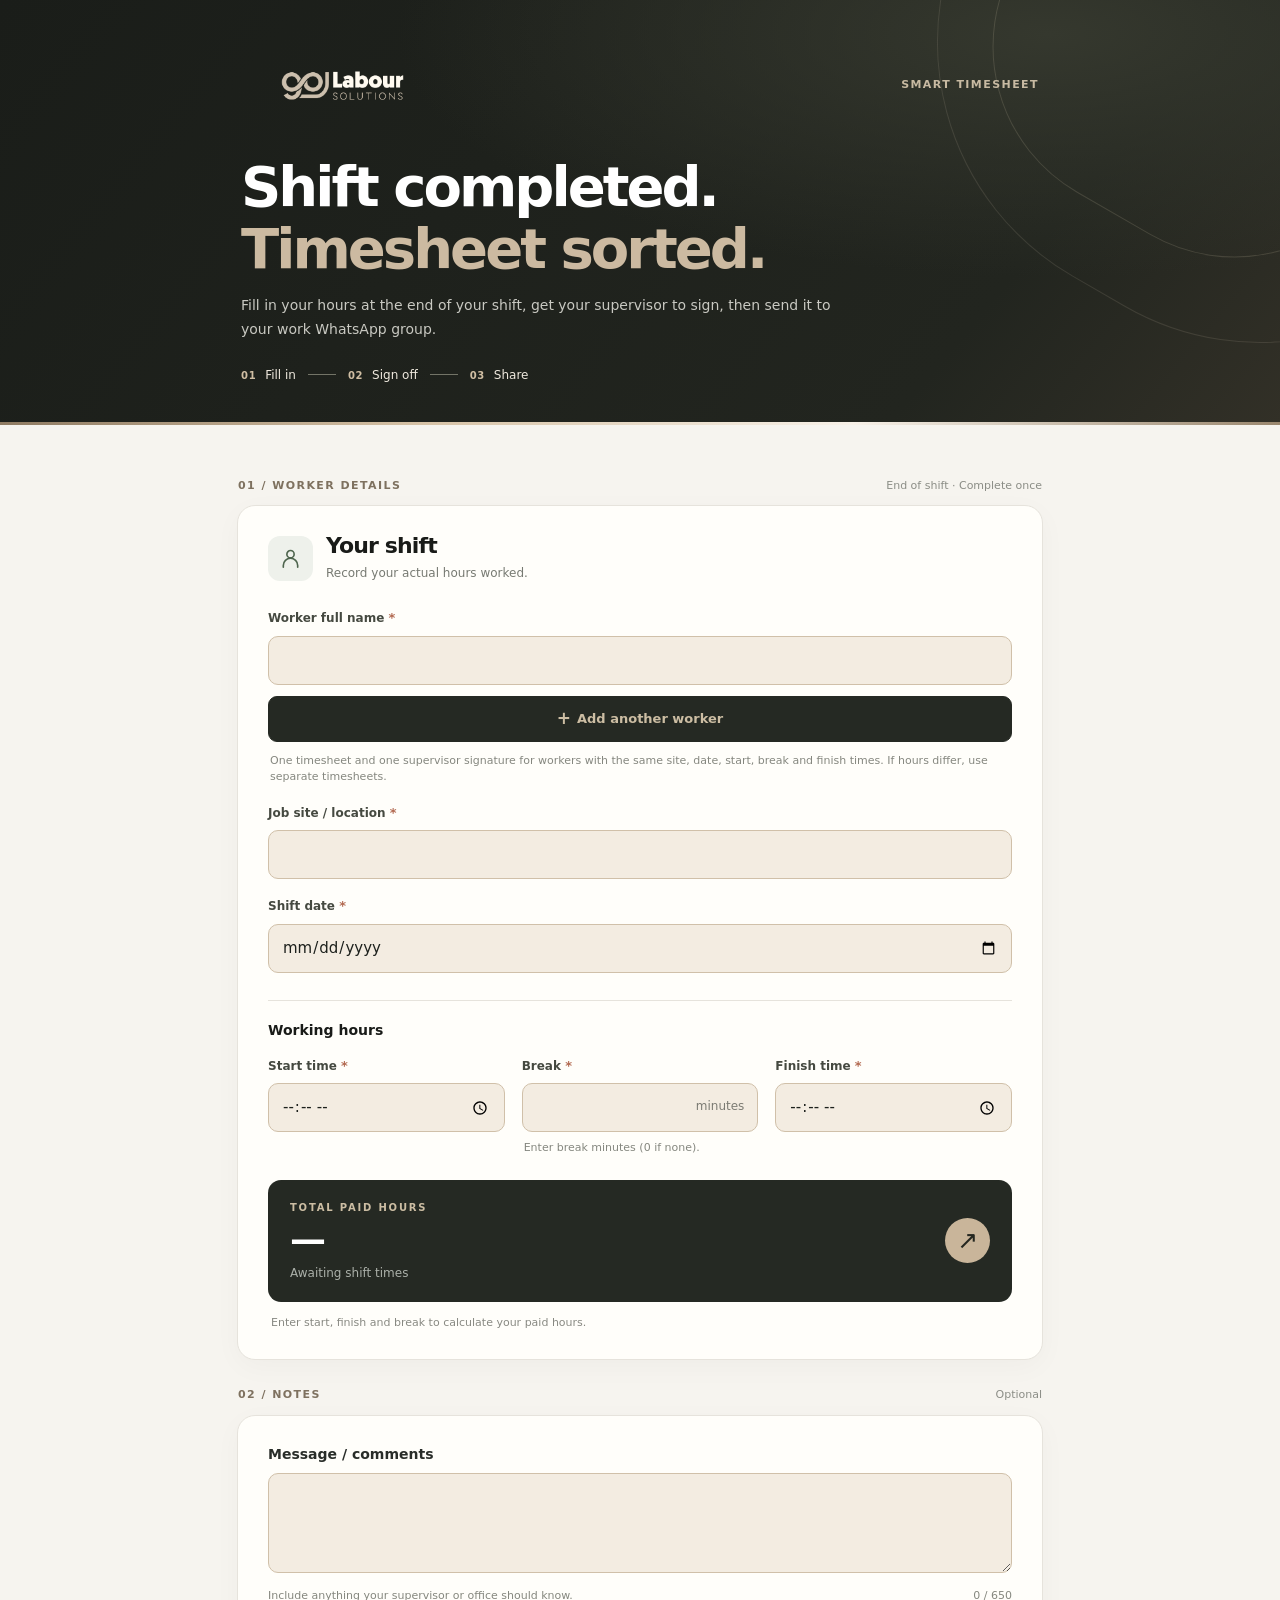
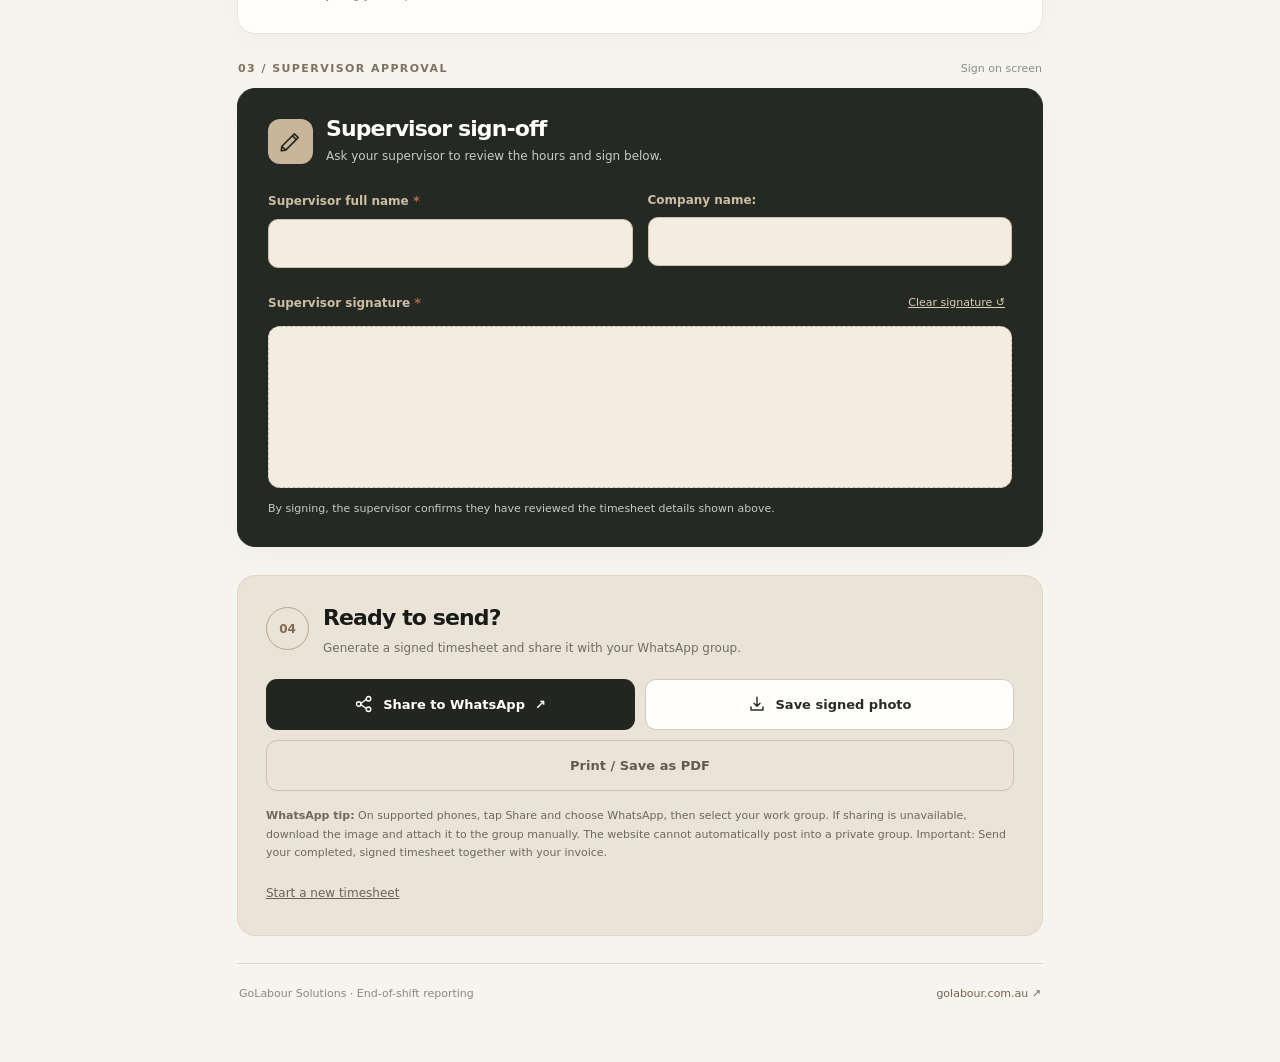
==== commit ee0e53f3: "Add files via upload" ====
--- a/123/index.html
+++ b/123/index.html
@@ -4,54 +4,31 @@
   <meta charset="utf-8">
   <meta name="viewport" content="width=device-width, initial-scale=1, viewport-fit=cover">
   <meta name="theme-color" content="#171915">
-  <meta name="apple-mobile-web-app-capable" content="yes">
-  <meta name="apple-mobile-web-app-status-bar-style" content="black-translucent">
-  <meta name="apple-mobile-web-app-title" content="GoLabour">
-  <meta name="description" content="GoLabour Solutions mobile end-of-shift timesheet. Calculate hours, get supervisor sign-off, calculate shift earnings and generate invoices.">
-  <title>GoLabour | Smart Timesheet</title>
-  <link rel="manifest" href="manifest.webmanifest?v=1.2.0">
-  <link rel="apple-touch-icon" sizes="180x180" href="icons/apple-touch-icon.png?v=1.2.0">
-  <link rel="icon" href="favicon.ico?v=1.2.0" sizes="16x16 32x32 48x48" type="image/x-icon">
-  <link rel="icon" type="image/png" sizes="32x32" href="icons/favicon-32.png?v=1.2.0">
-  <link rel="icon" type="image/svg+xml" sizes="any" href="favicon.svg?v=1.2.0">
+  <meta name="description" content="GoLabour Solutions mobile end-of-shift timesheet. Calculate hours, get supervisor sign-off, and share with WhatsApp.">
+  <title>GoLabour Solutions | End-of-Shift Timesheet</title>
   <link rel="stylesheet" href="style.css">
-  <link rel="stylesheet" href="pwa.css">
-  <link rel="stylesheet" href="invoice.css">
-  <script src="app.js" defer></script>
-  <script src="invoice.js" defer></script>
-  <script src="pwa.js" defer></script>
+  <script src="app.js?v=6" defer></script>
 </head>
 <body>
-  <header class="masthead">
-    <div class="mast-inner">
-      <div class="brand" aria-label="GoLabour Solutions">
-        <img src="logo.png" alt="GoLabour Solutions" id="brandImage" onerror="this.style.display='none';document.getElementById('brandText').style.display='block'">
-        <span class="brand-fallback" id="brandText">go<span>Labour</span><small>SOLUTIONS</small></span>
+  <header class="hero">
+    <div class="hero-inner">
+      <div class="hero-brand-row">
+        <div class="brand" aria-label="GoLabour Solutions">
+          <img src="logo.png" alt="GoLabour Solutions" id="brandImage" onerror="this.style.display='none';document.getElementById('brandText').style.display='block'">
+          <span class="brand-fallback" id="brandText">go<span>Labour</span><small>SOLUTIONS</small></span>
+        </div>
+        <span class="brand-tag">SMART TIMESHEET</span>
       </div>
-      <div class="app-header-actions"><span id="connectionPill" class="connection-pill">Online</span><button type="button" id="appHelp" class="app-help" aria-label="Install and app help">?</button></div>
+      <h1>Shift completed.<br><em>Timesheet sorted.</em></h1>
+      <p>Fill in your hours at the end of your shift, get your supervisor to sign, then send it to your work WhatsApp group.</p>
+      <div class="steps"><span><b>01</b> Fill in</span><i></i><span><b>02</b> Sign off</span><i></i><span><b>03</b> Share</span></div>
     </div>
+    <div class="hero-line"></div>
   </header>
 
-  <nav class="page-navigation" aria-label="GoLabour pages">
-    <div><button type="button" id="timesheetTab" aria-current="page" data-page="timesheet">Timesheet</button><button type="button" id="calculatorTab" data-page="calculator">Calculator</button><button type="button" id="invoiceTab" data-page="invoice">Invoice</button></div>
-  </nav>
-  <div id="appUpdate" class="app-update" hidden><span>A new app version is ready.</span><button type="button" id="applyUpdate">Update now</button></div>
-  <div class="hero" id="timesheetHero">
-    <div class="hero-inner">
-      <div class="mini-label">GO LABOUR SOLUTIONS <span>/</span> DAILY REPORT</div>
-      <h1>Shift completed.<br><em>Timesheet sorted.</em></h1>
-      <p>Fill in your hours at the end of your shift, get your supervisor to sign, then send it to your work WhatsApp group.</p>
-      <div class="steps"><span><b>01</b> Fill in</span><i aria-hidden="true"></i><span><b>02</b> Sign off</span><i aria-hidden="true"></i><span><b>03</b> Share</span></div>
-    </div>
-    <div class="hero-line"></div>
-  </div>
-  <main class="main-content app-layout" id="timesheetPage">
-    <button type="button" id="installGuide" class="install-card">
-      <img src="icons/icon-192.png?v=1.2.0" alt="" width="48" height="48">
-      <span><strong>Add GoLabour to your phone</strong><small>Open it straight from your Home Screen.</small></span>
-      <b aria-hidden="true">+</b>
-    </button>
+  <main class="main-content">
     <div class="section-title"><span>01 / WORKER DETAILS</span><span class="section-aside">End of shift · Complete once</span></div>
+
     <form id="timesheetForm" novalidate autocomplete="off">
       <section class="surface worker-section" aria-labelledby="workerHeading">
         <div class="section-heading">
@@ -112,112 +89,9 @@
         <button type="button" class="reset-button" id="resetButton">Start a new timesheet</button>
       </section>
     </form>
-    <details id="previousReports" class="previous-reports" hidden>
-      <summary>Previous copies on this phone <span id="previousCount"></span></summary>
-      <p>Open an existing copy to download or share it.</p>
-      <div id="previousList" class="previous-list"></div>
-    </details>
-    <footer class="footer"><span>GoLabour Solutions · Smart Timesheet</span><a href="https://golabour.com.au/" target="_blank" rel="noopener noreferrer">golabour.com.au ↗</a></footer>
+
+    <footer class="footer"><span>GoLabour Solutions · End-of-shift reporting</span><a href="https://golabour.com.au/" target="_blank" rel="noopener noreferrer">golabour.com.au ↗</a></footer>
   </main>
-
-  <div class="hero" id="calculatorHero" hidden><div class="hero-inner"><div class="mini-label">GO LABOUR SOLUTIONS <span>/</span> SHIFT CALCULATOR</div><h1>Check your hours.<br><em>Know your amount.</em></h1><p>Calculate earnings across any number of shifts. Hours and rates stay here, separate from your invoice.</p></div><div class="hero-line"></div></div>
-  <main class="main-content app-layout invoice-page" id="calculatorPage" hidden>
-    <div class="section-title"><span>YOUR SHIFTS</span><span class="section-aside">Any day · Multiple shifts</span></div>
-      <section class="surface shifts-surface">
-        <div class="section-heading"><div><h2>Add each shift</h2><p>Different jobs, days and rates can all go in one calculation.</p></div></div>
-        <p class="paid-hours-note"><strong>Breaks are unpaid.</strong> Enter paid hours after deducting breaks. For 8 hours 30 minutes, enter <strong>8.5</strong>.</p>
-        <div id="invoiceShifts" class="invoice-shifts"></div>
-        <button type="button" class="add-worker-button" id="addInvoiceShift"><span aria-hidden="true">+</span> Add another shift</button>
-        <div class="totals-box invoice-total" aria-live="polite"><div><span class="total-eyebrow">CALCULATED TOTAL · AUD</span><strong id="invoiceTotal">$0.00</strong><small id="invoiceShiftCount">Add your first shift</small></div><div class="total-symbol" aria-hidden="true">$</div></div>
-        <p class="calc-help">Hours and rates stay in the calculator. The invoice shows each job name, date and amount.</p>
-      </section>
-
-
-    <section class="ready-panel invoice-actions"><div class="ready-heading"><div><h2>Keep your calculation</h2><p>Save it for later, or copy the job amounts into the invoice page.</p></div></div>
-      <button type="button" id="saveInvoiceCalculation" class="btn btn-primary">Save calculation on this phone</button>
-      <button type="button" id="saveCalculationPhoto" class="btn btn-outline">Save calculator photo</button>
-      <button type="button" id="createInvoiceFromCalc" class="btn btn-primary">Create invoice using these amounts ↗</button>
-      <div class="feedback" id="calculatorFeedback" role="status" aria-live="polite"></div>
-      <p class="share-tip">Save before closing; changes aren’t saved automatically. Calculations stay on this phone. The calculator photo is for your own reference.</p>
-      <button type="button" id="newInvoiceCalculation" class="reset-button">Start a new calculation</button>
-    </section>
-    <details id="savedInvoiceCalculations" class="previous-reports" hidden><summary>Saved calculations on this phone <span id="savedInvoiceCount"></span></summary><p>Reopen to edit, generate an invoice or correct a returned invoice.</p><div id="savedInvoiceList" class="previous-list"></div></details>
-    <footer class="footer"><span>GoLabour Solutions · Shift Calculator</span><span>Amounts in Australian dollars</span></footer>
-  </main>
-  <div class="hero" id="invoiceHero" hidden><div class="hero-inner"><div class="mini-label">GO LABOUR SOLUTIONS <span>/</span> INVOICE</div><h1>Your jobs.<br><em>Your invoice.</em></h1><p>Enter each job’s date and amount, then save your invoice or email it to GoLabour.</p></div><div class="hero-line"></div></div>
-  <main class="main-content app-layout invoice-page" id="invoicePage" hidden>
-    <details class="invoice-deadlines payment-instructions" open><summary>GoLabour invoice &amp; payment instructions</summary>
-      <p><strong>Email your invoice to <a href="mailto:invoice@golabour.com.au">invoice@golabour.com.au</a>.</strong></p>
-      <p><strong>Payments are processed every Wednesday</strong> for invoices received by Sunday.</p>
-      <ul><li>Include your <strong>name, ABN and bank account</strong>.</li><li>Include <strong>job name, job date and total amount</strong>.</li><li><strong>Breaks are unpaid.</strong></li><li><strong>A timesheet is not an invoice.</strong></li></ul>
-      <p><strong>**Submit no later than Sunday, 11:59 pm. Invoices sent after Sunday will be paid in the next payment cycle.</strong></p>
-      <p><strong>**Returned for correction? Resubmit the corrected invoice no later than Tuesday, 11:59 pm to be paid on Thursday</strong>.</p>
-      </details>
-    <form id="invoiceForm" novalidate>
-      <div class="section-title"><span>01 / YOUR DETAILS</span><span class="section-aside">Saved only on this phone</span></div>
-      <section class="surface">
-        <div class="section-heading"><div class="section-icon icon-gold" aria-hidden="true">↗</div><div><h2>Your invoice details</h2><p>Your name, ABN and bank account appear on the invoice.</p></div></div>
-        <div class="form-grid">
-          <div class="field span2"><label for="invoiceWorker">Worker full name <b>*</b></label><input id="invoiceWorker" maxlength="100" autocomplete="name" required></div>
-          <div class="field span2"><label for="invoiceABN">Your ABN <b>*</b></label><input id="invoiceABN" maxlength="20" inputmode="numeric" placeholder="11-digit ABN" required></div>
-          <div class="field span2"><label for="invoiceAccountName">Bank account name <b>*</b></label><input id="invoiceAccountName" maxlength="100" autocomplete="off" required></div>
-          <div class="field"><label for="invoiceBSB">BSB <b>*</b></label><input id="invoiceBSB" maxlength="7" inputmode="numeric" placeholder="000-000" autocomplete="off" required></div>
-          <div class="field"><label for="invoiceAccount">Account number <b>*</b></label><input id="invoiceAccount" maxlength="12" inputmode="numeric" autocomplete="off" required></div>
-          <div class="field span2"><label for="invoiceDate">Invoice date <b>*</b></label><input id="invoiceDate" type="date" required></div>
-        </div>
-        <button type="button" id="saveInvoiceDetails" class="invoice-secondary">Save my details on this phone</button>
-        <div class="bill-to"><span class="invoice-eyebrow">BILL TO</span><strong>GoLabour Solutions</strong><span>ABN: 82 676 721 136</span><span>invoice@golabour.com.au</span></div>
-      </section>
-
-
-      <div class="section-title"><span>02 / JOB AMOUNTS</span><span class="section-aside">No hours or rates</span></div>
-      <section class="surface"><div class="section-heading"><div><h2>Jobs on this invoice</h2><p>Enter amounts directly, or copy them from your calculator.</p></div></div>
-        <button type="button" id="importCalculatorAmounts" class="invoice-secondary">Use calculator amounts</button>
-        <div id="invoiceItems" class="invoice-shifts"></div>
-        <button type="button" id="addInvoiceItem" class="add-worker-button"><span aria-hidden="true">+</span> Add another job</button>
-        <div class="totals-box" aria-live="polite"><div><span class="total-eyebrow">TOTAL TO BE PAID · AUD</span><strong id="invoiceAmountTotal">$0.00</strong><small id="invoiceItemCount">Add your first job</small></div></div>
-      </section>
-      <section class="ready-panel invoice-actions"><div class="ready-heading"><div><h2>Save or send your invoice</h2><p>Check your details and job amounts before exporting.</p></div></div>
-        <div class="action-grid"><button type="button" id="saveInvoicePhoto" class="btn btn-primary">Save invoice photo</button><button type="button" id="saveInvoicePDF" class="btn btn-outline">Save invoice PDF</button><button type="button" id="emailInvoice" class="btn btn-quiet">Email invoice to GoLabour ↗</button></div>
-        <div class="feedback" id="invoiceFeedback" role="status" aria-live="polite"></div>
-        <p class="share-tip">Attach your signed timesheets as required. The payment instructions above are not printed on your invoice.</p>
-      </section>
-    </form>
-    <button type="button" data-page="calculator" class="invoice-back">← Back to calculator</button>
-    <footer class="footer"><span>GoLabour Solutions · Invoice</span><span>Amounts in Australian dollars</span></footer>
-  </main>
-  <dialog id="invoicePhotoDialog" class="app-dialog invoice-photo-dialog" aria-labelledby="invoicePhotoHeading">
-    <div class="dialog-heading"><h2 id="invoicePhotoHeading">Your invoice photo</h2><button type="button" id="closeInvoicePhoto" aria-label="Close photo preview">×</button></div>
-    <p id="invoicePhotoInstructions">On iPhone, touch and hold the image and choose Save to Photos, or open the share menu below.</p>
-    <div id="invoicePhotoPages" class="invoice-photo-pages"></div>
-    <button type="button" id="shareInvoicePhotos" class="btn btn-primary">Save to Photos / Share</button>
-    <div id="invoicePhotoStatus" class="invoice-dialog-status" role="status"></div>
-  </dialog>
-  <dialog id="invoiceEmailDialog" class="app-dialog" aria-labelledby="invoiceEmailHeading">
-    <div class="dialog-heading"><h2 id="invoiceEmailHeading">Email your invoice</h2><button type="button" id="closeInvoiceEmail" aria-label="Close email options">×</button></div>
-    <div class="email-recipient"><small>SEND TO</small><strong>invoice@golabour.com.au</strong><button type="button" id="copyInvoiceEmail" class="invoice-secondary">Copy email address</button></div>
-    <p><strong>Save the PDF, then open the email.</strong> The recipient, subject and message will be filled in. Attach your saved invoice before sending.</p>
-    <button type="button" id="emailDownloadPDF" class="btn btn-outline">1. Save invoice PDF</button>
-    <a id="openInvoiceEmail" class="btn btn-primary" href="mailto:invoice@golabour.com.au">2. Open email to GoLabour</a>
-    <button type="button" id="shareInvoicePDF" class="btn btn-quiet" hidden>Share PDF through your phone</button>
-    <p id="emailShareTip" hidden>If you use the share menu, choose your email app and enter invoice@golabour.com.au as the recipient. Include your signed timesheets as required.</p>
-    <div id="invoiceEmailStatus" class="invoice-dialog-status" role="status"></div>
-  </dialog>
-<div id="appToast" class="app-toast" role="status" aria-live="polite" hidden></div>
-  <dialog id="helpDialog" class="app-dialog" aria-labelledby="helpHeading">
-    <div class="dialog-heading"><h2 id="helpHeading">GoLabour on your phone</h2><button type="button" id="closeHelp" aria-label="Close app help">×</button></div>
-    <img class="help-app-icon" src="icons/icon-192.png?v=1.2.0" alt="GoLabour app icon" width="64" height="64">
-    <h3>On iPhone</h3>
-    <ol><li>Open this link in <strong>Safari</strong>.</li><li>Tap the page menu or <strong>Share</strong> button.</li><li>Choose <strong>Add to Home Screen</strong>.</li><li>Turn on <strong>Open as Web App</strong> if shown, then tap <strong>Add</strong>.</li></ol>
-    <h3>On Android</h3>
-    <p>Open the link in Chrome. Choose <strong>Add to Home screen</strong> or <strong>Install app</strong> from the browser menu.</p>
-    <p id="offlineStatus" role="status">Open the app online once to prepare offline access.</p>
-    <p>You can fill in and sign timesheets, calculate shifts and export invoice photos/PDFs offline after the app is ready. Sending through WhatsApp or email needs an internet connection.</p>
-    <p>Save the signed timesheet photo or PDF before closing the page. Each fresh visit starts a new timesheet. Invoice calculations can be saved separately on this phone and reopened later.</p>
-    <p class="help-version">Smart Timesheet · Version 1.2.0</p>
-    <button type="button" id="doneHelp" class="btn btn-primary">Got it</button>
-  </dialog>
-  <noscript><p class="no-script">Please enable JavaScript to use the GoLabour timesheet app.</p></noscript>
 
   <section id="printSheet" class="print-sheet" aria-label="Printable signed timesheet">
     <div class="print-brand"><strong>go<span>Labour</span> <small>SOLUTIONS</small></strong><span>END-OF-SHIFT TIMESHEET</span></div>
--- a/123/style.css
+++ b/123/style.css
@@ -140,3 +140,22 @@
 
 /* Supervisor approval matches the total paid hours panel */
 .supervisor-section{background:#252923;border-color:#252923;color:#fffefa}.supervisor-section .section-heading h2{color:#fffefa}.supervisor-section .section-heading p,.supervisor-section .signature-disclaimer{color:#c7ccbf}.supervisor-section .field label,.supervisor-section .signature-label label{color:#ccbda3}.supervisor-section .clear-signature{color:#e0cfb2}.supervisor-section .icon-gold{background:#c9b59a;color:#252923}.supervisor-section .pad-wrap{background:#f3ece1;border-color:#ccbda3}
+
+/* Keep the main page label centred, as requested. */
+.hero .mini-label{text-align:center;margin-bottom:19px;}
+
+/* Header matches the GoLabour App: left logo, right page title. */
+.mast-inner{flex-direction:row;justify-content:space-between;align-items:center;text-align:left;}
+.brand{width:auto;flex:0 1 auto;min-width:0;}
+.brand img{width:203px;max-height:65px;}
+.brand-tag{display:block;flex:0 0 auto;text-align:right;white-space:nowrap;}
+@media(max-width:600px){.mast-inner{padding:10px 17px;gap:10px;}.brand img{width:167px;max-width:100%;}.brand-tag{display:block;font-size:9px;letter-spacing:.08em;}}
+@media(max-width:365px){.brand img{width:140px;}.brand-tag{display:block;font-size:8.5px;letter-spacing:.04em;}}
+
+/* Brand and page title now sit inside the dark hero, above the shift heading. */
+.hero-brand-row{display:flex;align-items:center;justify-content:space-between;gap:20px;margin-bottom:38px;min-height:65px}
+.hero-brand-row .brand{flex:0 1 auto;min-width:0}
+.hero-brand-row .brand img{display:block;width:203px;max-width:100%;height:auto;max-height:65px;object-fit:contain}
+.hero-brand-row .brand-tag{flex:0 0 auto;display:block;text-align:right;color:#c8baa2;font-size:11px;font-weight:750;letter-spacing:.13em;white-space:nowrap}
+@media(max-width:600px){.hero-brand-row{gap:10px;margin-bottom:30px;min-height:55px}.hero-brand-row .brand img{width:155px}.hero-brand-row .brand-tag{font-size:9px;letter-spacing:.07em}}
+@media(max-width:365px){.hero-brand-row .brand img{width:131px}.hero-brand-row .brand-tag{font-size:8.5px;letter-spacing:.04em}}
